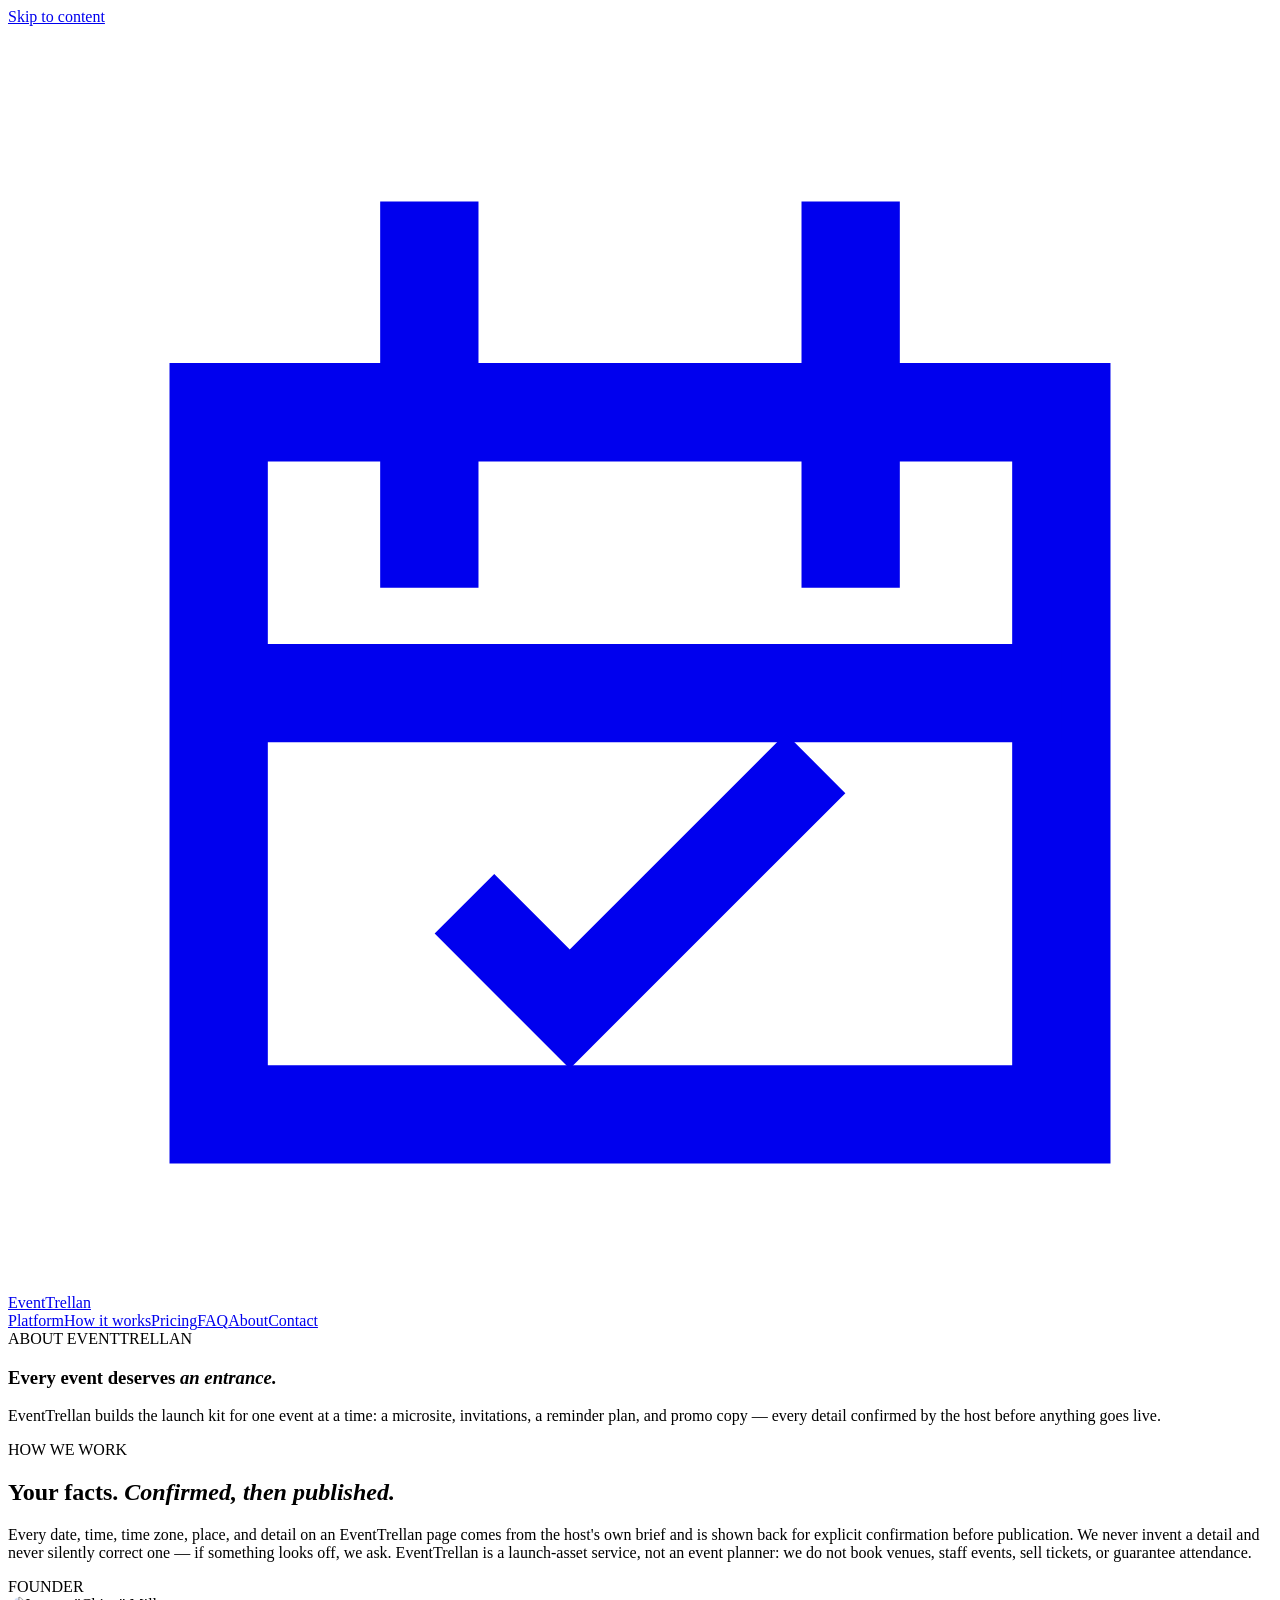
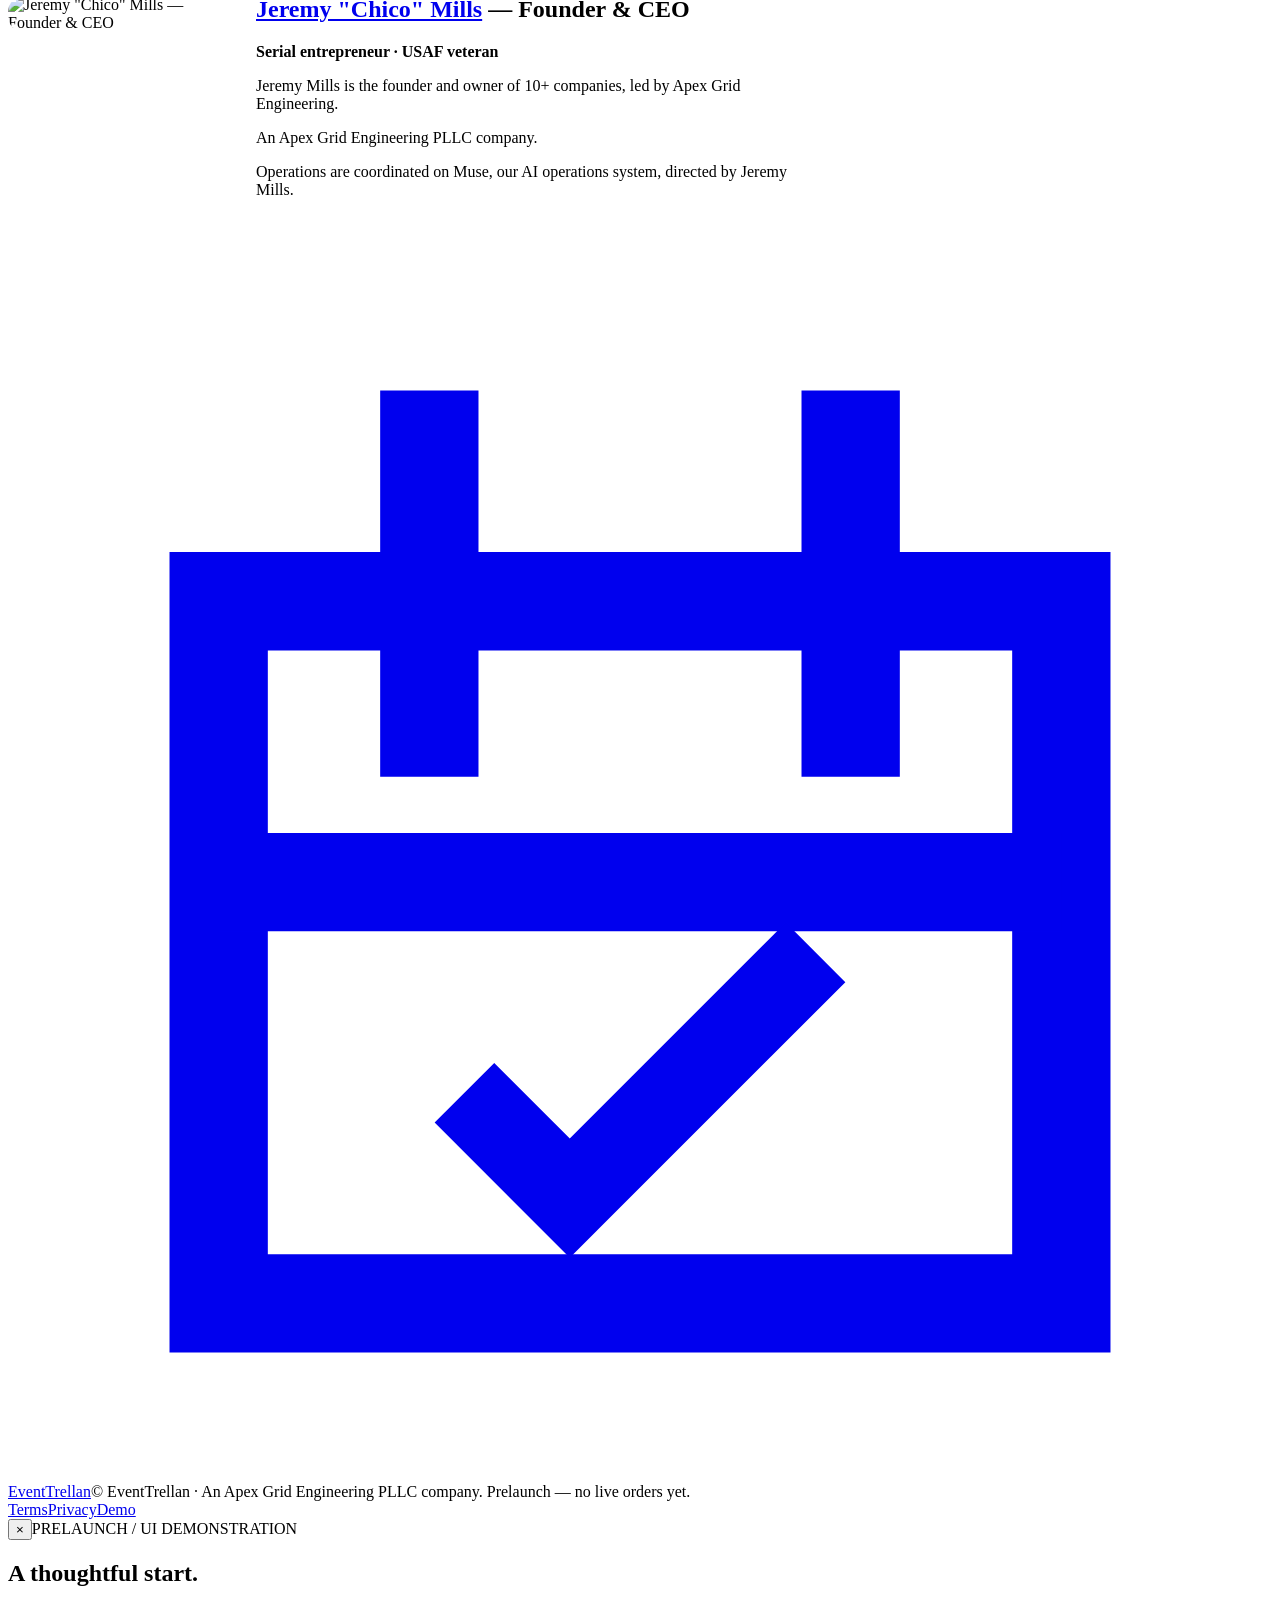
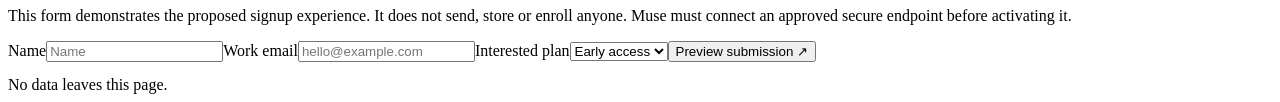
==== about.html @ 01dc64eb "EventTrellan site package — deploy-ready build 2026-11-13" ====
<!doctype html><html lang="en"><head><meta charset="utf-8"><meta name="viewport" content="width=device-width,initial-scale=1"><meta name="robots" content="noindex,nofollow"><meta name="theme-color" content="#1d2734"><meta name="description" content="About EventTrellan: per-event microsites, invitations, reminder plans and promo kits, built only from host-confirmed facts."><title>EventTrellan — About</title><link rel="icon" type="image/svg+xml" href="assets/favicon.svg"><link rel="stylesheet" href="assets/site.css"><script defer src="assets/site.js"></script><script type="application/ld+json">{"@context":"https://schema.org","@type":"Organization","name":"EventTrellan","url":"https://eventtrellan.com/","logo":"https://eventtrellan.com/assets/logo.svg","email":"info@eventtrellan.com","description":"Per-event launch kits: event microsites, invitations, reminder plans, and promo kits, built only from host-confirmed facts.","founder":{"@type":"Person","name":"Jeremy \"Chico\" Mills","jobTitle":"Founder & CEO","url":"https://apexgrideng.com/about"},"parentOrganization":{"@type":"Organization","name":"Apex Grid Engineering PLLC","url":"https://apexgrideng.com/"}}</script></head><body data-site="eventtrellan" class="event"><a class="skip" href="#main">Skip to content</a><div class="wrap"><nav class="nav"><a class="logo" href="index.html" aria-label="EventTrellan home"><span class="logo-symbol"><svg viewBox="0 0 36 36" fill="none" aria-hidden="true"><path d="M6 11h24v20H6z" fill="none" stroke="currentColor" stroke-width="2.8"/><path d="M12 5v11M24 5v11M6 19h24" stroke="currentColor" stroke-width="2.8"/><path d="m13 25 3 3 7-7" stroke="currentColor" stroke-width="2.4" fill="none"/></svg></span>EventTrellan</a><div class="navlinks"><a href="index.html#platform">Platform</a><a href="index.html#how">How it works</a><a href="index.html#pricing">Pricing</a><a href="index.html#faq">FAQ</a><a href="about.html">About</a><a href="contact.html">Contact</a></div><main id="main"><div class="wrap"><section class="hero"><div class="hero-frame"><div class="hero-copy"><div class="eyebrow">ABOUT EVENTTRELLAN</div><h1>Every event deserves <i>an entrance.</i></h1><p>EventTrellan builds the launch kit for one event at a time: a microsite, invitations, a reminder plan, and promo copy — every detail confirmed by the host before anything goes live.</p></div></div></section></div>
<section class="section wrap"><span class="kicker">HOW WE WORK</span><h2 class="section-title">Your facts. <i>Confirmed, then published.</i></h2><p class="section-intro">Every date, time, time zone, place, and detail on an EventTrellan page comes from the host's own brief and is shown back for explicit confirmation before publication. We never invent a detail and never silently correct one — if something looks off, we ask. EventTrellan is a launch-asset service, not an event planner: we do not book venues, staff events, sell tickets, or guarantee attendance.</p></section>

<section class="section wrap" id="founder"><span class="kicker">FOUNDER</span>
<div style="display:flex;gap:28px;flex-wrap:wrap;align-items:flex-start">
<img src="assets/founder.webp" alt="Jeremy &quot;Chico&quot; Mills — Founder &amp; CEO" style="width:220px;max-width:60vw;border-radius:16px">
<div style="max-width:560px">
<h2 class="section-title" style="margin-top:0"><a href="https://apexgrideng.com/about">Jeremy "Chico" Mills</a> — Founder &amp; CEO</h2>
<p><strong>Serial entrepreneur · USAF veteran</strong></p>
<p>Jeremy Mills is the founder and owner of 10+ companies, led by Apex Grid Engineering.</p>
<p>An Apex Grid Engineering PLLC company.</p>
<p>Operations are coordinated on Muse, our AI operations system, directed by Jeremy Mills.</p>
</div></div></section>
</main><div class="wrap"><footer class="footer"><a class="logo" href="index.html"><span class="logo-symbol"><svg viewBox="0 0 36 36" fill="none" aria-hidden="true"><path d="M6 11h24v20H6z" fill="none" stroke="currentColor" stroke-width="2.8"/><path d="M12 5v11M24 5v11M6 19h24" stroke="currentColor" stroke-width="2.8"/><path d="m13 25 3 3 7-7" stroke="currentColor" stroke-width="2.4" fill="none"/></svg></span>EventTrellan</a><span>© EventTrellan · An Apex Grid Engineering PLLC company. Prelaunch — no live orders yet.</span><div class="footerlinks"><a href="terms.html">Terms</a><a href="privacy.html">Privacy</a><a href="demo.html">Demo</a></div></footer></div><div id="interest-modal" class="modal-cover" aria-hidden="true"><div class="modal" role="dialog" aria-modal="true" aria-labelledby="interest-title"><button id="interest-close" class="close" aria-label="Close">×</button><span class="kicker">PRELAUNCH / UI DEMONSTRATION</span><h2 id="interest-title">A thoughtful start.</h2><p>This form demonstrates the proposed signup experience. It does not send, store or enroll anyone. Muse must connect an approved secure endpoint before activating it.</p><form id="interest-form"><label for="interest-name">Name</label><input id="interest-name" type="text" placeholder="Name" maxlength="100" required><label for="interest-email">Work email</label><input id="interest-email" type="email" placeholder="hello@example.com" required><label for="plan-select">Interested plan</label><select id="plan-select"><option>Early access</option><option>Essentials</option><option>Launch</option><option>Signature</option></select><button class="btn primary" type="submit">Preview submission ↗</button><div id="form-result" class="alert" role="status" style="margin-top:14px">No data leaves this page.</div></form></div></div></body></html>
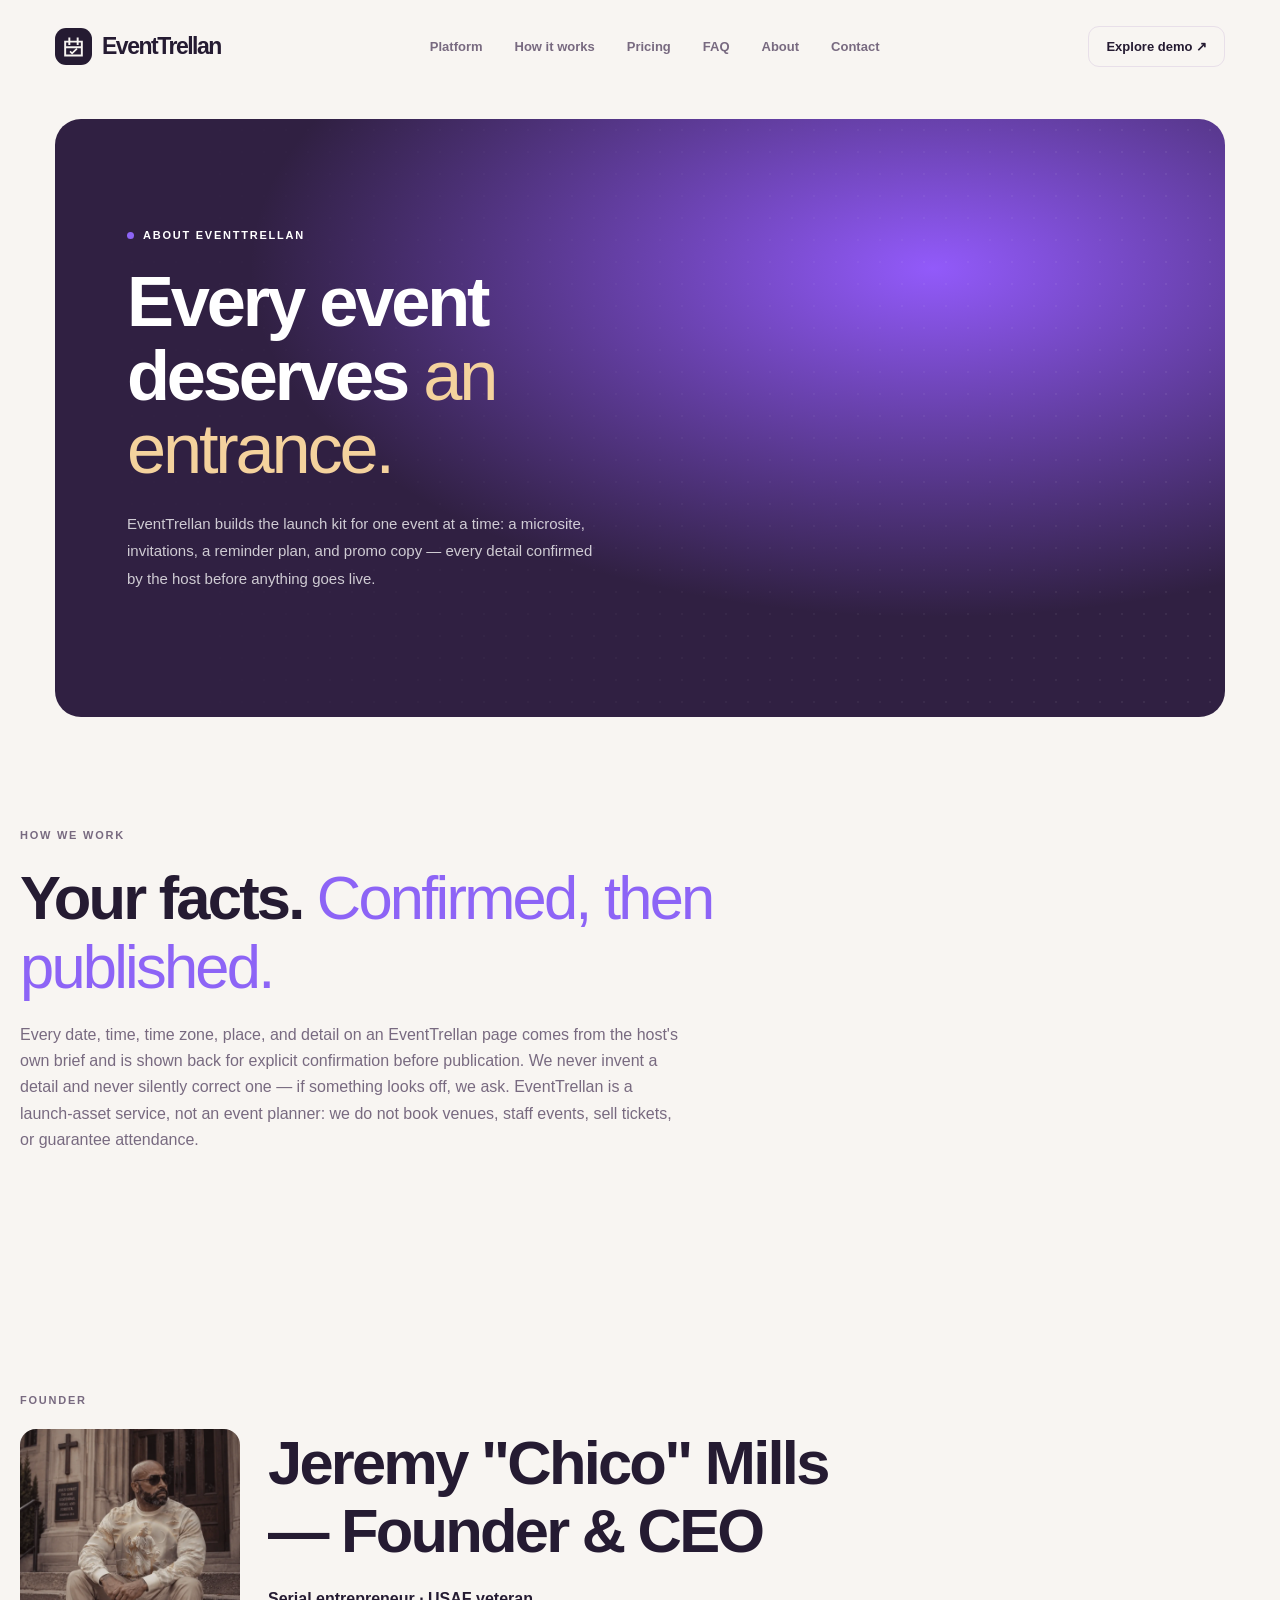
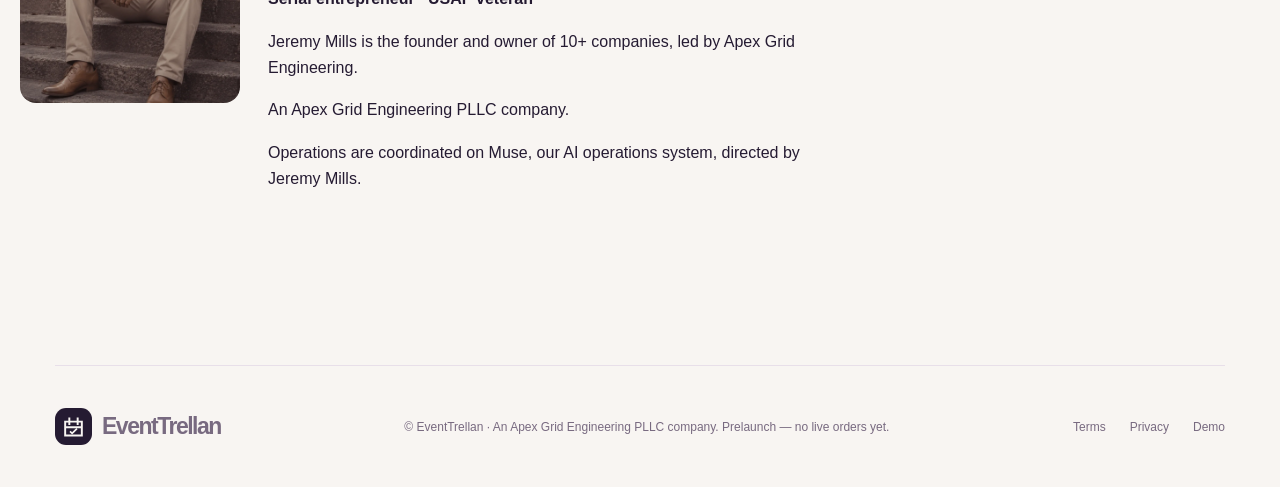
==== commit c43b7542: "Fix header structure: close nav before main on about/contact/terms/privacy" ====
--- a/about.html
+++ b/about.html
@@ -1,4 +1,4 @@
-<!doctype html><html lang="en"><head><meta charset="utf-8"><meta name="viewport" content="width=device-width,initial-scale=1"><meta name="robots" content="noindex,nofollow"><meta name="theme-color" content="#1d2734"><meta name="description" content="About EventTrellan: per-event microsites, invitations, reminder plans and promo kits, built only from host-confirmed facts."><title>EventTrellan — About</title><link rel="icon" type="image/svg+xml" href="assets/favicon.svg"><link rel="stylesheet" href="assets/site.css"><script defer src="assets/site.js"></script><script type="application/ld+json">{"@context":"https://schema.org","@type":"Organization","name":"EventTrellan","url":"https://eventtrellan.com/","logo":"https://eventtrellan.com/assets/logo.svg","email":"info@eventtrellan.com","description":"Per-event launch kits: event microsites, invitations, reminder plans, and promo kits, built only from host-confirmed facts.","founder":{"@type":"Person","name":"Jeremy \"Chico\" Mills","jobTitle":"Founder & CEO","url":"https://apexgrideng.com/about"},"parentOrganization":{"@type":"Organization","name":"Apex Grid Engineering PLLC","url":"https://apexgrideng.com/"}}</script></head><body data-site="eventtrellan" class="event"><a class="skip" href="#main">Skip to content</a><div class="wrap"><nav class="nav"><a class="logo" href="index.html" aria-label="EventTrellan home"><span class="logo-symbol"><svg viewBox="0 0 36 36" fill="none" aria-hidden="true"><path d="M6 11h24v20H6z" fill="none" stroke="currentColor" stroke-width="2.8"/><path d="M12 5v11M24 5v11M6 19h24" stroke="currentColor" stroke-width="2.8"/><path d="m13 25 3 3 7-7" stroke="currentColor" stroke-width="2.4" fill="none"/></svg></span>EventTrellan</a><div class="navlinks"><a href="index.html#platform">Platform</a><a href="index.html#how">How it works</a><a href="index.html#pricing">Pricing</a><a href="index.html#faq">FAQ</a><a href="about.html">About</a><a href="contact.html">Contact</a></div><main id="main"><div class="wrap"><section class="hero"><div class="hero-frame"><div class="hero-copy"><div class="eyebrow">ABOUT EVENTTRELLAN</div><h1>Every event deserves <i>an entrance.</i></h1><p>EventTrellan builds the launch kit for one event at a time: a microsite, invitations, a reminder plan, and promo copy — every detail confirmed by the host before anything goes live.</p></div></div></section></div>
+<!doctype html><html lang="en"><head><meta charset="utf-8"><meta name="viewport" content="width=device-width,initial-scale=1"><meta name="robots" content="noindex,nofollow"><meta name="theme-color" content="#1d2734"><meta name="description" content="About EventTrellan: per-event microsites, invitations, reminder plans and promo kits, built only from host-confirmed facts."><title>EventTrellan — About</title><link rel="icon" type="image/svg+xml" href="assets/favicon.svg"><link rel="stylesheet" href="assets/site.css"><script defer src="assets/site.js"></script><script type="application/ld+json">{"@context":"https://schema.org","@type":"Organization","name":"EventTrellan","url":"https://eventtrellan.com/","logo":"https://eventtrellan.com/assets/logo.svg","email":"info@eventtrellan.com","description":"Per-event launch kits: event microsites, invitations, reminder plans, and promo kits, built only from host-confirmed facts.","founder":{"@type":"Person","name":"Jeremy \"Chico\" Mills","jobTitle":"Founder & CEO","url":"https://apexgrideng.com/about"},"parentOrganization":{"@type":"Organization","name":"Apex Grid Engineering PLLC","url":"https://apexgrideng.com/"}}</script></head><body data-site="eventtrellan" class="event"><a class="skip" href="#main">Skip to content</a><div class="wrap"><nav class="nav"><a class="logo" href="index.html" aria-label="EventTrellan home"><span class="logo-symbol"><svg viewBox="0 0 36 36" fill="none" aria-hidden="true"><path d="M6 11h24v20H6z" fill="none" stroke="currentColor" stroke-width="2.8"/><path d="M12 5v11M24 5v11M6 19h24" stroke="currentColor" stroke-width="2.8"/><path d="m13 25 3 3 7-7" stroke="currentColor" stroke-width="2.4" fill="none"/></svg></span>EventTrellan</a><div class="navlinks"><a href="index.html#platform">Platform</a><a href="index.html#how">How it works</a><a href="index.html#pricing">Pricing</a><a href="index.html#faq">FAQ</a><a href="about.html">About</a><a href="contact.html">Contact</a></div><div class="nav-cta"><a href="demo.html" class="btn ghost btn-sm">Explore demo ↗</a><button class="mobilebtn" id="mobile-toggle" aria-label="Toggle navigation" aria-expanded="false">☰</button></div></nav><div class="mobile-menu" id="mobile-menu"><a href="index.html#platform">Platform</a><a href="index.html#how">How it works</a><a href="index.html#pricing">Pricing</a><a href="demo.html">Open demo</a></div></div><main id="main"><div class="wrap"><section class="hero"><div class="hero-frame"><div class="hero-copy"><div class="eyebrow">ABOUT EVENTTRELLAN</div><h1>Every event deserves <i>an entrance.</i></h1><p>EventTrellan builds the launch kit for one event at a time: a microsite, invitations, a reminder plan, and promo copy — every detail confirmed by the host before anything goes live.</p></div></div></section></div>
 <section class="section wrap"><span class="kicker">HOW WE WORK</span><h2 class="section-title">Your facts. <i>Confirmed, then published.</i></h2><p class="section-intro">Every date, time, time zone, place, and detail on an EventTrellan page comes from the host's own brief and is shown back for explicit confirmation before publication. We never invent a detail and never silently correct one — if something looks off, we ask. EventTrellan is a launch-asset service, not an event planner: we do not book venues, staff events, sell tickets, or guarantee attendance.</p></section>
 
 <section class="section wrap" id="founder"><span class="kicker">FOUNDER</span>
--- a/assets/site.css
+++ b/assets/site.css
@@ -0,0 +1,14 @@
+
+:root{--paper:#f7f7f3;--ink:#1f2426;--sub:#686f71;--line:#dfe1df;--hot:#b9e64b;--deep:#1f3433;--soft:#ecf4d8;--mainfont:'Inter',Arial,sans-serif;--headfont:'Inter Display','Inter',Arial,sans-serif}
+*{box-sizing:border-box}html{scroll-behavior:smooth}body{margin:0;background:var(--paper);color:var(--ink);font-family:var(--mainfont);-webkit-font-smoothing:antialiased}body.creator{--paper:#fbf8f2;--ink:#22221f;--sub:#726e68;--line:#e7ded3;--hot:#ff694d;--deep:#262523;--soft:#ffece4}body.event{--paper:#f8f5f2;--ink:#251b32;--sub:#786a80;--line:#e8dfe9;--hot:#8d64f6;--deep:#392252;--soft:#ede1ff}body.resume{--paper:#f5f9ff;--ink:#102b43;--sub:#63788a;--line:#dde7f0;--hot:#3b82f6;--deep:#102f50;--soft:#def8ef}a{color:inherit;text-decoration:none}button,input,textarea,select{font:inherit}button{cursor:pointer}button:disabled{cursor:not-allowed;opacity:.5}:focus-visible{outline:3px solid var(--hot);outline-offset:3px}h1,h2,h3,p{margin-top:0}h1,h2,h3{font-family:var(--headfont);letter-spacing:-.045em}p{line-height:1.65}.wrap{max-width:1240px;margin:auto;padding:0 35px}.skip{position:absolute;left:-9999px}.skip:focus{left:24px;top:10px;z-index:500;background:white;padding:12px}.nav{height:92px;display:flex;align-items:center;justify-content:space-between;gap:20px}.logo{display:flex;align-items:center;gap:10px;font-weight:800;font-size:23px;letter-spacing:-.065em;font-family:var(--headfont)}.logo-symbol{width:37px;height:37px;border-radius:11px;display:grid;place-items:center;background:var(--ink);color:var(--paper)}.logo-symbol svg{width:25px;height:25px}.navlinks{display:flex;align-items:center;gap:32px;font-size:13px;font-weight:700;color:var(--sub)}.navlinks a:hover{color:var(--ink)}.nav-cta{display:flex;align-items:center;gap:12px}.btn{appearance:none;display:inline-flex;align-items:center;justify-content:center;gap:17px;padding:15px 21px;border:1px solid transparent;font-weight:800;font-size:13px;border-radius:11px;transition:transform .2s,background .2s,color .2s;white-space:nowrap}.btn:hover{transform:translateY(-2px)}.btn.primary{background:var(--ink);color:white}.btn.ghost{border-color:var(--line);background:transparent;color:var(--ink)}.btn.light{background:white;color:var(--ink)}.btn.hot{background:var(--hot);color:white}.btn.fancy{background:var(--hot);color:#171717}.btn-sm{padding:12px 17px}.mobilebtn{display:none;background:none;border:1px solid var(--line);border-radius:12px;padding:9px 12px;font-size:22px}.mobile-menu{display:none}.hero{padding:27px 0 0}.hero-frame{border-radius:26px;overflow:hidden;min-height:598px;position:relative;display:grid;grid-template-columns:1.03fr .97fr;align-items:center;background:var(--deep);color:white}.creator .hero-frame{background:#251e20}.event .hero-frame{background:radial-gradient(ellipse at 75% 25%,#925afa 0,transparent 55%),#302042}.resume .hero-frame{background:linear-gradient(120deg,#123858,#092642)}.hero-frame:before{content:'';position:absolute;inset:0;pointer-events:none;opacity:.24;background-image:radial-gradient(#ffffff44 1px,transparent 1px);background-size:22px 22px;mask-image:linear-gradient(to right,transparent 0,black 100%)}.hero-copy{padding:78px 10px 77px 72px;position:relative;z-index:2}.eyebrow{font-size:11px;font-weight:800;letter-spacing:.16em;display:flex;gap:9px;align-items:center;text-transform:uppercase}.eyebrow:before{content:'';width:7px;height:7px;border-radius:50%;background:var(--hot);flex-shrink:0}.hero h1{font-size:clamp(49px,5.5vw,77px);line-height:1.045;font-weight:700;max-width:665px;margin:24px 0}.hero h1 i,.section-title i{font-weight:400;font-style:normal;color:var(--hot)}.creator .hero h1 i{color:#ff8f79}.event .hero h1 i{color:#f4d29d}.resume .hero h1 i{color:#a7e9d7}.hero-copy>p{font-size:15px;color:#ffffffc4;max-width:480px;line-height:1.85}.hero-acts{display:flex;gap:11px;flex-wrap:wrap;margin-top:29px}.hero-note{margin-top:34px;font-size:11px;color:#ffffff8a;display:flex;gap:9px;align-items:center}.hero-note span{width:18px;height:1px;background:var(--hot)}.hero-scene{min-height:590px;display:grid;place-items:center;position:relative;z-index:1;padding:25px}.creator .hero-scene:before{content:'';width:390px;height:390px;border-radius:50%;background:#ff795f;filter:blur(60px);opacity:.32;position:absolute}.event .hero-scene:before{content:'';position:absolute;width:420px;height:420px;background:#ffcc91;opacity:.2;filter:blur(75px);border-radius:50%}.resume .hero-scene:before{content:'';position:absolute;width:380px;height:380px;background:#4acfc0;opacity:.18;filter:blur(78px);border-radius:50%}.proof{display:flex;justify-content:space-between;gap:18px;align-items:center;padding:29px 3px;border-bottom:1px solid var(--line);flex-wrap:wrap;color:var(--sub);font-size:10px;letter-spacing:.1em;font-weight:800}.proof strong{font-size:12px;letter-spacing:normal;color:var(--ink)}.section{padding:112px 0}.kicker{display:block;color:var(--sub);font-weight:800;letter-spacing:.16em;font-size:11px;margin-bottom:23px}.section-title{font-size:clamp(39px,4.8vw,65px);line-height:1.12;max-width:820px;margin-bottom:20px}.section-title i{color:var(--hot)}.section-intro{color:var(--sub);font-size:16px;max-width:660px}.feature-grid{display:grid;grid-template-columns:1.2fr 1fr 1fr;gap:17px;margin-top:45px}.feat{background:white;border-radius:19px;padding:33px;border:1px solid var(--line);min-height:275px;position:relative;overflow:hidden;display:flex;flex-direction:column;align-items:flex-start}.feat:first-child{background:var(--soft);border-color:transparent}.feat-no{border:1px solid currentColor;border-radius:30px;display:inline-flex;align-items:center;justify-content:center;width:43px;height:43px;font-size:13px;font-weight:800;margin-bottom:auto}.feat h3{font-size:23px;margin:37px 0 12px}.feat p{font-size:13px;color:var(--sub);margin:0;line-height:1.7}.feature-grid .feat:first-child p{color:var(--ink)}.band{background:var(--deep);color:white;overflow:hidden}.bandinner{padding:98px 0}.band .kicker{color:#ffffff8b}.band .section-title{max-width:710px}.band .section-title i{color:#c8f4dc}.creator .band .section-title i{color:#ff9883}.event .band .section-title i{color:#f3ce8e}.steps{display:grid;grid-template-columns:repeat(3,1fr);gap:22px;margin-top:65px}.step{padding:0 24px 0 0;border-top:1px solid #ffffff40}.step .number{font-size:58px;letter-spacing:-.09em;color:#ffffff50;display:block;margin:18px 0 22px;font-family:var(--headfont)}.step h3{font-size:25px;margin-bottom:12px}.step p{font-size:13px;color:#ffffffaa}.demo-call{display:grid;grid-template-columns:1.03fr 1fr;align-items:center;gap:65px;padding:103px 0}.demo-snapshot{min-height:360px;background:white;border:1px solid var(--line);border-radius:22px;padding:27px;box-shadow:0 30px 60px #00000008;display:flex;flex-direction:column;gap:14px}.snapbar{display:flex;justify-content:space-between;border-bottom:1px solid var(--line);padding-bottom:18px;gap:12px}.snapbar b{font-size:14px}.tag{border:1px solid var(--line);border-radius:20px;padding:6px 9px;font-size:10px;font-weight:800;color:var(--sub)}.snaprow{display:flex;gap:15px;align-items:center;background:var(--paper);padding:15px 13px;border-radius:13px}.snapicon{width:35px;height:35px;background:var(--soft);color:var(--ink);display:grid;place-items:center;border-radius:10px;font-size:17px}.snaprow strong{font-size:13px;display:block}.snaprow small{font-size:11px;color:var(--sub)}.demo-call .section-title{font-size:clamp(38px,4vw,54px)}.price-section{background:#ffffff86;padding:105px 0}.price-grid{display:grid;grid-template-columns:repeat(3,1fr);gap:18px;margin-top:49px}.price-card{border:1px solid var(--line);border-radius:20px;background:white;padding:29px;min-height:409px;display:flex;flex-direction:column;align-items:flex-start}.price-card.popular{background:var(--deep);color:white;border-color:transparent}.price-card .row{display:flex;justify-content:space-between;align-items:center;width:100%;gap:12px}.price-card h3{font-size:20px;letter-spacing:-.04em;margin:0}.price-card p{font-size:13px;color:var(--sub);margin:12px 0 20px}.popular p{color:#ffffffae}.pricetag{font-size:49px;letter-spacing:-.08em;font-weight:800;font-family:var(--headfont)}.pricetag small{font-size:13px;letter-spacing:normal;color:var(--sub)}.popular .pricetag small{color:#ffffffa0}.price-card ul{padding:19px 0;margin:10px 0 25px;border-top:1px solid var(--line);list-style:none;width:100%;flex:1}.popular ul{border-color:#ffffff33}.price-card li{font-size:12px;padding:8px 0;display:flex;gap:9px;align-items:flex-start;line-height:1.45}.price-card li:before{content:'✓';font-weight:800;color:var(--hot)}.price-card .btn{width:100%}.popular .btn{background:white;color:var(--ink)}.disclosure{color:var(--sub);font-size:12px;margin-top:18px}.faq-wrap{display:grid;grid-template-columns:.85fr 1.15fr;gap:75px;padding:105px 0}.faq-wrap .section-title{font-size:48px}.faq details{border-bottom:1px solid var(--line);padding:20px 2px}.faq summary{font-size:15px;font-weight:800;cursor:pointer;display:flex;justify-content:space-between;gap:20px;list-style:none}.faq summary:after{content:'+';font-size:22px;color:var(--hot);line-height:.8}.faq details[open] summary:after{content:'−'}.faq details p{padding:15px 30px 0 0;font-size:13px;color:var(--sub);margin:0}.last-cta{background:var(--soft);border-radius:22px;min-height:285px;padding:55px 65px;display:flex;justify-content:space-between;align-items:center;gap:35px}.last-cta h2{font-size:40px;max-width:600px;line-height:1.14;margin:8px 0}.last-cta p{font-size:13px;color:var(--sub);margin:0}.footer{display:flex;justify-content:space-between;align-items:center;gap:20px;padding:42px 0;margin-top:45px;border-top:1px solid var(--line);font-size:12px;color:var(--sub)}.footerlinks{display:flex;gap:24px}.modal-cover{display:none;position:fixed;inset:0;background:#101820ae;z-index:99;align-items:center;justify-content:center;padding:20px}.modal-cover.open{display:flex}.modal{width:min(100%,470px);background:white;border-radius:23px;padding:31px;box-shadow:0 35px 110px #0004;max-height:90vh;overflow:auto}.close{border:0;background:transparent;float:right;font-size:26px}.modal h2{font-size:32px;margin-bottom:11px}.modal p{font-size:13px;color:var(--sub)}.modal label{display:block;font-size:12px;font-weight:800;margin:16px 0 6px}.modal input,.modal select{width:100%;border:1px solid var(--line);padding:13px;border-radius:10px;background:white}.modal form button{width:100%;margin-top:21px}.alert{border-radius:12px;padding:12px 14px;background:var(--soft);font-size:12px;line-height:1.55;color:var(--ink)}
+/* HERO VISUAL: Creator */
+.clip-device{width:305px;height:420px;background:#0e0c11;border:8px solid #faf0e7;border-radius:32px;box-shadow:26px 26px 0 #ffffff13,0 25px 65px #0008;transform:rotate(8deg);position:relative;padding:18px;overflow:hidden}.clip-visual{height:290px;border-radius:20px;background:linear-gradient(150deg,#8c3b46,#e88457 52%,#2d3042);position:relative;overflow:hidden}.clip-visual:before{content:'';width:160px;height:160px;position:absolute;left:55px;top:65px;background:#251c27;border-radius:50% 50% 37% 37%;box-shadow:0 0 0 13px #ffffff14}.clip-visual:after{content:'';position:absolute;width:210px;height:140px;left:28px;top:175px;background:#443a46;border-radius:49% 49% 0 0}.clip-sub{position:absolute;z-index:1;bottom:28px;left:15px;right:15px;color:#fff;text-align:center;font-size:21px;font-weight:800;line-height:1.17;text-shadow:0 2px 8px #000}.clip-sub em{color:#ffdc84;font-style:normal}.clip-head{font-size:11px;display:flex;justify-content:space-between;color:white;opacity:.8;margin-bottom:10px}.waveform{display:flex;align-items:center;justify-content:center;height:45px;gap:3px}.waveform i{display:block;width:4px;border-radius:8px;background:#ff8b7b;height:var(--h)}.floating{position:absolute;z-index:2;background:white;color:#222;border-radius:16px;box-shadow:0 15px 35px #0004;padding:13px 16px;font-size:12px;font-weight:800}.creator .float-a{top:110px;left:0;transform:rotate(-7deg)}.creator .float-b{right:0;bottom:104px;transform:rotate(-5deg)}
+/* HERO VISUAL: Event */
+.event-ticket{width:365px;max-width:95%;height:430px;background:#fff8ef;border-radius:23px;padding:20px;color:#31213b;position:relative;box-shadow:28px 23px 0 #ffffff24,0 25px 80px #0004;transform:rotate(-5deg);display:flex;flex-direction:column}.event-poster{flex:1;border-radius:13px;background:radial-gradient(circle at 70% 20%,#ffc68f,transparent 44%),linear-gradient(130deg,#7c50ca,#cf76a6 55%,#f5b875);display:flex;flex-direction:column;align-items:center;justify-content:center;padding:23px;color:white;text-align:center;position:relative;overflow:hidden}.event-poster:before{content:'';position:absolute;width:245px;height:245px;border:2px solid #ffffff70;border-radius:50%;top:42px}.event-poster .poster-top{font-size:11px;letter-spacing:.2em;z-index:1}.event-poster strong{font-size:63px;line-height:.97;letter-spacing:-.09em;z-index:1;font-family:var(--headfont);margin:20px 0}.event-poster .poster-bottom{font-size:11px;z-index:1;letter-spacing:.14em}.ticket-foot{display:flex;align-items:center;justify-content:space-between;gap:10px;padding:18px 3px 0;font-weight:800;font-size:13px}.ticket-foot span{font-size:10px;color:#7e7080}.event .float-a{left:0;bottom:108px;transform:rotate(7deg)}.event .float-b{top:84px;right:-5px;transform:rotate(9deg)}
+/* HERO VISUAL: Resume */
+.resume-page{background:white;width:355px;max-width:100%;height:452px;border-radius:13px;box-shadow:25px 27px 0 #ffffff20,0 25px 75px #0005;transform:rotate(5deg);padding:31px;color:#17334e}.res-head{display:flex;justify-content:space-between;align-items:flex-start;padding-bottom:17px;border-bottom:2px solid #e3edf5}.res-head strong{font-size:24px;letter-spacing:-.06em}.res-head span{font-size:9px;color:#8294a5}.res-eyebrow{font-size:9px;color:#4c9bb5;font-weight:800;letter-spacing:.14em;margin:22px 0 10px}.res-line{height:7px;background:#e3edf5;margin:8px 0;border-radius:8px}.res-line.short{width:56%}.res-line.mid{width:80%}.res-tag{display:inline-block;background:#e9f7f3;color:#167b68;font-size:9px;padding:6px 8px;border-radius:6px;margin:4px 2px 2px 0}.resume .float-a{top:135px;left:-7px;transform:rotate(-7deg)}.resume .float-b{right:0;bottom:107px;transform:rotate(5deg)}
+/* Demo shell */
+.demo-page{background:var(--paper);min-height:100vh}.demo-head{padding:55px 0 35px}.demo-head .mini{font-size:11px;letter-spacing:.15em;color:var(--sub);font-weight:800}.demo-head h1{font-size:clamp(40px,5.5vw,64px);margin:12px 0}.demo-head p{max-width:700px;color:var(--sub);font-size:14px}.demo-layout{display:grid;grid-template-columns:255px 1fr;gap:22px;padding-bottom:80px}.sidebar,.workspace{border:1px solid var(--line);border-radius:18px;background:white;padding:23px}.sidebar h3{font-size:15px;margin:0 0 18px}.sidebar label{display:block;font-size:12px;font-weight:800;color:var(--sub);margin:17px 0 8px}.control{width:100%;background:var(--paper);border:1px solid var(--line);border-radius:10px;padding:12px;font-size:13px;color:var(--ink)}.sidebar .btn{width:100%;margin-top:14px}.smallprint{font-size:11px;color:var(--sub);line-height:1.55;margin-top:20px}.workspace{min-height:540px}.workspace-top{display:flex;justify-content:space-between;align-items:center;gap:12px;border-bottom:1px solid var(--line);padding-bottom:20px;margin-bottom:19px}.workspace-top h2{font-size:22px;margin:0}.workspace-tools{display:flex;gap:8px;flex-wrap:wrap}.workspace-tools .btn{font-size:11px;padding:10px 12px}.record-grid{display:grid;grid-template-columns:repeat(2,minmax(0,1fr));gap:12px}.record{border:1px solid var(--line);border-radius:13px;padding:19px;background:var(--paper)}.record-top{display:flex;justify-content:space-between;gap:11px}.record .id{color:var(--sub);letter-spacing:.1em;font-size:10px;font-weight:800}.record h3{font-size:19px;margin:14px 0 8px}.record p{font-size:12px;color:var(--sub)}.record .meta{display:flex;justify-content:space-between;gap:10px;align-items:center;color:var(--sub);font-size:11px;margin-bottom:16px}.record .actions{display:flex;gap:8px}.record .actions button{border:1px solid var(--line);border-radius:9px;background:white;padding:10px 12px;font-size:11px;font-weight:800;flex:1}.record .actions button.saved{background:var(--soft);border-color:var(--hot)}.pill{border-radius:20px;background:var(--soft);font-size:10px;font-weight:800;padding:6px 8px;color:var(--ink);white-space:nowrap}.detail-box{position:fixed;inset:0;background:#0b1923a9;display:none;z-index:90;align-items:center;justify-content:center;padding:18px}.detail-box.open{display:flex}.detail-panel{background:white;width:min(100%,530px);padding:31px;border-radius:19px;max-height:85vh;overflow:auto}.detail-panel h2{font-size:29px}.detail-panel p{font-size:13px;color:var(--sub)}.note-box{border:1px solid var(--line);background:var(--paper);padding:16px;border-radius:13px;white-space:pre-wrap;font-size:13px;line-height:1.8}.theme-choices{display:flex;gap:7px;flex-wrap:wrap}.swatch{border:1px solid var(--line);border-radius:10px;padding:10px 12px;font-size:12px;background:white}.swatch.active{border-color:var(--hot);background:var(--soft)}.event-preview{display:grid;grid-template-columns:1fr 1fr;gap:18px}.preview-stage{min-height:360px;border-radius:18px;background:linear-gradient(140deg,#9c65e4,#f7ba82);display:flex;align-items:center;justify-content:center;padding:35px;color:white;text-align:center;transition:background .2s}.preview-stage.teal{background:linear-gradient(120deg,#1d978d,#a6d9c0)}.preview-stage.midnight{background:linear-gradient(120deg,#25334f,#60769e)}.preview-stage h2{font-size:clamp(28px,3.8vw,54px);margin:12px 0;overflow-wrap:anywhere}.preview-stage span{font-size:12px;letter-spacing:.14em;font-weight:800}.preview-stage p{font-size:12px;margin-bottom:0}.campaign{background:var(--paper);border:1px solid var(--line);border-radius:17px;padding:20px}.campaign h3{font-size:23px}.campaign p{font-size:13px;color:var(--sub)}.campaign .note-box{font-size:13px}.resume-output{display:grid;grid-template-columns:1.2fr .8fr;gap:20px}.resume-draft{background:#fff;border:1px solid var(--line);border-radius:10px;padding:30px;box-shadow:0 8px 23px #00000005}.resume-draft h2{font-size:25px;margin-bottom:4px}.resume-draft h3{font-size:12px;letter-spacing:.1em;margin:20px 0 9px;border-bottom:1px solid var(--line);padding-bottom:7px}.resume-draft p,.resume-draft li{font-size:12px;line-height:1.7}.resume-draft li{margin-bottom:6px}.resume-draft ul{padding-left:18px}.match-panel{border:1px solid var(--line);border-radius:14px;background:var(--paper);padding:18px;align-self:start}.match-panel h3{font-size:20px}.match-panel p{font-size:12px;color:var(--sub)}.match-item{font-size:12px;border-bottom:1px solid var(--line);padding:11px 0;display:flex;gap:9px;align-items:flex-start}.match-item b{color:#198a74}.result-hint{font-size:12px;color:var(--sub);padding:20px}.site-notice{margin-top:24px;border-radius:12px;border:1px solid var(--line);padding:12px 15px;font-size:11px;color:var(--sub);line-height:1.55}
+@media(max-width:950px){.hero-frame{grid-template-columns:1fr;min-height:0}.hero-copy{padding:65px 48px 0}.hero-scene{min-height:480px;padding:40px}.hero h1{max-width:780px}.feature-grid{grid-template-columns:1fr 1fr}.feature-grid article:last-child{grid-column:span 2}.demo-call{gap:35px}.faq-wrap{gap:45px}.demo-layout{grid-template-columns:200px 1fr}.event-preview,.resume-output{grid-template-columns:1fr}}
+@media(max-width:700px){.wrap{padding:0 20px}.nav{height:74px}.logo{font-size:21px}.navlinks,.nav-cta>a{display:none}.mobilebtn{display:block}.mobile-menu.open{display:flex}.mobile-menu{background:white;position:absolute;z-index:5;left:20px;right:20px;padding:21px;border:1px solid var(--line);border-radius:15px;flex-direction:column;gap:18px;box-shadow:0 20px 25px #0002}.mobile-menu a{font-size:14px;font-weight:800}.hero{padding-top:10px}.hero-frame{border-radius:20px}.hero-copy{padding:47px 28px 0}.hero h1{font-size:clamp(43px,11.4vw,57px);letter-spacing:-.07em}.hero-copy>p{font-size:13px}.hero-scene{min-height:420px;padding:20px;overflow:hidden}.clip-device{transform:rotate(5deg) scale(.78);margin-top:-30px}.event-ticket{transform:rotate(-4deg) scale(.84);margin-top:-30px}.resume-page{transform:rotate(4deg) scale(.84);margin-top:-30px}.floating{font-size:10px}.creator .float-a,.event .float-a,.resume .float-a{left:9px;top:60px;bottom:auto}.creator .float-b,.event .float-b,.resume .float-b{right:5px;bottom:55px;top:auto}.proof{gap:14px;font-size:9px}.proof strong{width:100%}.section{padding:70px 0}.section-title{font-size:40px}.feature-grid,.steps,.price-grid,.demo-call,.faq-wrap{grid-template-columns:1fr}.feature-grid article:last-child{grid-column:auto}.feat{min-height:215px}.steps{gap:35px;margin-top:40px}.bandinner{padding:70px 0}.demo-call{padding:65px 0}.price-section{padding:70px 0}.faq-wrap{padding:70px 0}.last-cta{display:block;padding:32px 26px}.last-cta h2{font-size:32px}.last-cta .btn{margin-top:25px}.footer{flex-direction:column;align-items:flex-start}.demo-layout{grid-template-columns:1fr}.demo-head{padding-top:30px}.sidebar{padding:18px}.workspace{padding:16px}.record-grid{grid-template-columns:1fr}.workspace-top{align-items:flex-start;flex-direction:column}.event-preview{grid-template-columns:1fr}.resume-output{grid-template-columns:1fr}.price-card{min-height:380px}.section-intro{font-size:14px}.demo-snapshot{min-height:auto}}
+@media(prefers-reduced-motion:reduce){html{scroll-behavior:auto}*,*:before,*:after{animation:none!important;transition:none!important}}
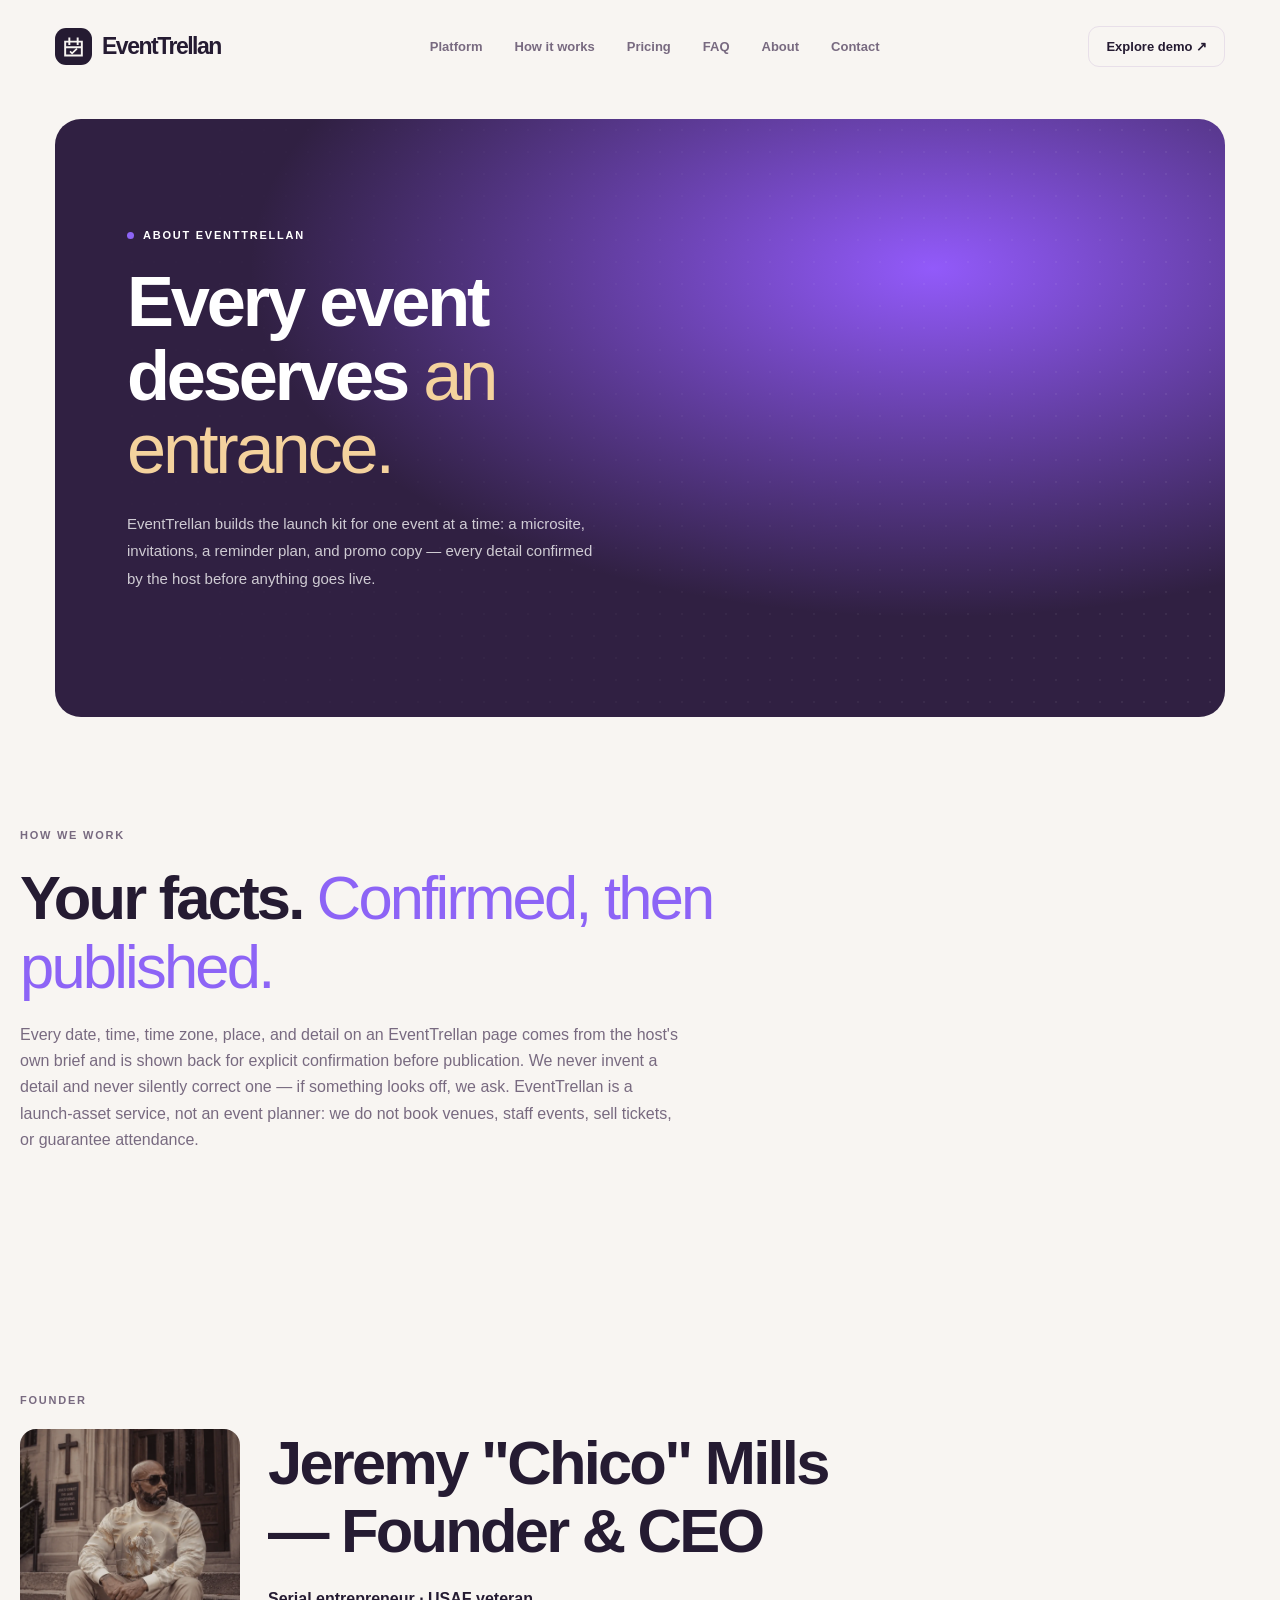
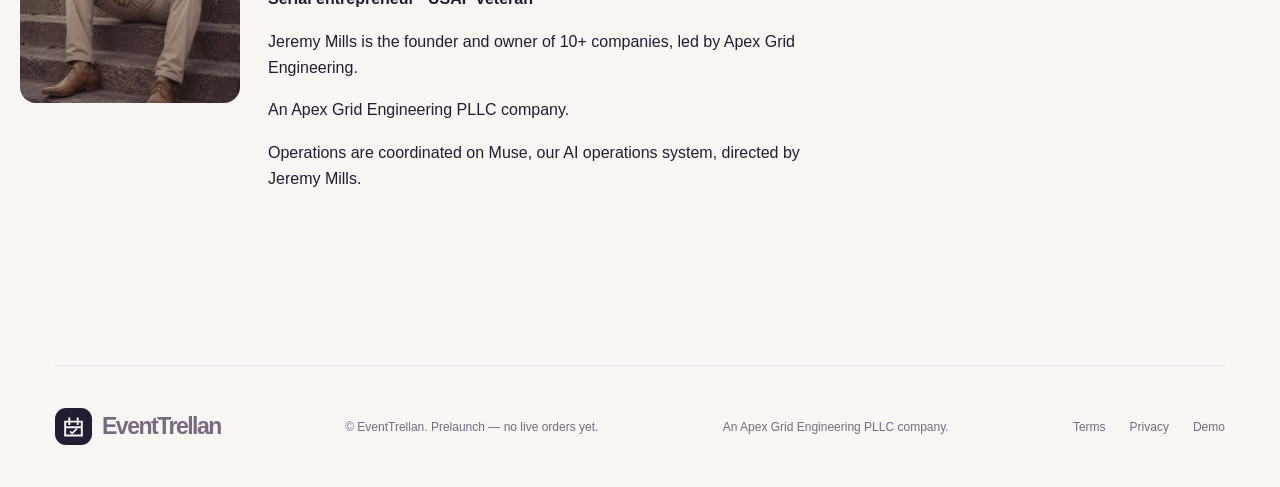
==== commit c36dd325: "Footer: standalone parent line, fleet form" ====
--- a/about.html
+++ b/about.html
@@ -11,4 +11,4 @@
 <p>An Apex Grid Engineering PLLC company.</p>
 <p>Operations are coordinated on Muse, our AI operations system, directed by Jeremy Mills.</p>
 </div></div></section>
-</main><div class="wrap"><footer class="footer"><a class="logo" href="index.html"><span class="logo-symbol"><svg viewBox="0 0 36 36" fill="none" aria-hidden="true"><path d="M6 11h24v20H6z" fill="none" stroke="currentColor" stroke-width="2.8"/><path d="M12 5v11M24 5v11M6 19h24" stroke="currentColor" stroke-width="2.8"/><path d="m13 25 3 3 7-7" stroke="currentColor" stroke-width="2.4" fill="none"/></svg></span>EventTrellan</a><span>© EventTrellan · An Apex Grid Engineering PLLC company. Prelaunch — no live orders yet.</span><div class="footerlinks"><a href="terms.html">Terms</a><a href="privacy.html">Privacy</a><a href="demo.html">Demo</a></div></footer></div><div id="interest-modal" class="modal-cover" aria-hidden="true"><div class="modal" role="dialog" aria-modal="true" aria-labelledby="interest-title"><button id="interest-close" class="close" aria-label="Close">×</button><span class="kicker">PRELAUNCH / UI DEMONSTRATION</span><h2 id="interest-title">A thoughtful start.</h2><p>This form demonstrates the proposed signup experience. It does not send, store or enroll anyone. Muse must connect an approved secure endpoint before activating it.</p><form id="interest-form"><label for="interest-name">Name</label><input id="interest-name" type="text" placeholder="Name" maxlength="100" required><label for="interest-email">Work email</label><input id="interest-email" type="email" placeholder="hello@example.com" required><label for="plan-select">Interested plan</label><select id="plan-select"><option>Early access</option><option>Essentials</option><option>Launch</option><option>Signature</option></select><button class="btn primary" type="submit">Preview submission ↗</button><div id="form-result" class="alert" role="status" style="margin-top:14px">No data leaves this page.</div></form></div></div></body></html>+</main><div class="wrap"><footer class="footer"><a class="logo" href="index.html"><span class="logo-symbol"><svg viewBox="0 0 36 36" fill="none" aria-hidden="true"><path d="M6 11h24v20H6z" fill="none" stroke="currentColor" stroke-width="2.8"/><path d="M12 5v11M24 5v11M6 19h24" stroke="currentColor" stroke-width="2.8"/><path d="m13 25 3 3 7-7" stroke="currentColor" stroke-width="2.4" fill="none"/></svg></span>EventTrellan</a><span>© EventTrellan. Prelaunch — no live orders yet.</span><span>An Apex Grid Engineering PLLC company.</span><div class="footerlinks"><a href="terms.html">Terms</a><a href="privacy.html">Privacy</a><a href="demo.html">Demo</a></div></footer></div><div id="interest-modal" class="modal-cover" aria-hidden="true"><div class="modal" role="dialog" aria-modal="true" aria-labelledby="interest-title"><button id="interest-close" class="close" aria-label="Close">×</button><span class="kicker">PRELAUNCH / UI DEMONSTRATION</span><h2 id="interest-title">A thoughtful start.</h2><p>This form demonstrates the proposed signup experience. It does not send, store or enroll anyone. Muse must connect an approved secure endpoint before activating it.</p><form id="interest-form"><label for="interest-name">Name</label><input id="interest-name" type="text" placeholder="Name" maxlength="100" required><label for="interest-email">Work email</label><input id="interest-email" type="email" placeholder="hello@example.com" required><label for="plan-select">Interested plan</label><select id="plan-select"><option>Early access</option><option>Essentials</option><option>Launch</option><option>Signature</option></select><button class="btn primary" type="submit">Preview submission ↗</button><div id="form-result" class="alert" role="status" style="margin-top:14px">No data leaves this page.</div></form></div></div></body></html>
--- a/assets/site.css
+++ b/assets/site.css
@@ -12,3 +12,10 @@
 @media(max-width:950px){.hero-frame{grid-template-columns:1fr;min-height:0}.hero-copy{padding:65px 48px 0}.hero-scene{min-height:480px;padding:40px}.hero h1{max-width:780px}.feature-grid{grid-template-columns:1fr 1fr}.feature-grid article:last-child{grid-column:span 2}.demo-call{gap:35px}.faq-wrap{gap:45px}.demo-layout{grid-template-columns:200px 1fr}.event-preview,.resume-output{grid-template-columns:1fr}}
 @media(max-width:700px){.wrap{padding:0 20px}.nav{height:74px}.logo{font-size:21px}.navlinks,.nav-cta>a{display:none}.mobilebtn{display:block}.mobile-menu.open{display:flex}.mobile-menu{background:white;position:absolute;z-index:5;left:20px;right:20px;padding:21px;border:1px solid var(--line);border-radius:15px;flex-direction:column;gap:18px;box-shadow:0 20px 25px #0002}.mobile-menu a{font-size:14px;font-weight:800}.hero{padding-top:10px}.hero-frame{border-radius:20px}.hero-copy{padding:47px 28px 0}.hero h1{font-size:clamp(43px,11.4vw,57px);letter-spacing:-.07em}.hero-copy>p{font-size:13px}.hero-scene{min-height:420px;padding:20px;overflow:hidden}.clip-device{transform:rotate(5deg) scale(.78);margin-top:-30px}.event-ticket{transform:rotate(-4deg) scale(.84);margin-top:-30px}.resume-page{transform:rotate(4deg) scale(.84);margin-top:-30px}.floating{font-size:10px}.creator .float-a,.event .float-a,.resume .float-a{left:9px;top:60px;bottom:auto}.creator .float-b,.event .float-b,.resume .float-b{right:5px;bottom:55px;top:auto}.proof{gap:14px;font-size:9px}.proof strong{width:100%}.section{padding:70px 0}.section-title{font-size:40px}.feature-grid,.steps,.price-grid,.demo-call,.faq-wrap{grid-template-columns:1fr}.feature-grid article:last-child{grid-column:auto}.feat{min-height:215px}.steps{gap:35px;margin-top:40px}.bandinner{padding:70px 0}.demo-call{padding:65px 0}.price-section{padding:70px 0}.faq-wrap{padding:70px 0}.last-cta{display:block;padding:32px 26px}.last-cta h2{font-size:32px}.last-cta .btn{margin-top:25px}.footer{flex-direction:column;align-items:flex-start}.demo-layout{grid-template-columns:1fr}.demo-head{padding-top:30px}.sidebar{padding:18px}.workspace{padding:16px}.record-grid{grid-template-columns:1fr}.workspace-top{align-items:flex-start;flex-direction:column}.event-preview{grid-template-columns:1fr}.resume-output{grid-template-columns:1fr}.price-card{min-height:380px}.section-intro{font-size:14px}.demo-snapshot{min-height:auto}}
 @media(prefers-reduced-motion:reduce){html{scroll-behavior:auto}*,*:before,*:after{animation:none!important;transition:none!important}}
+
+.sample-lab{display:block;font-size:11px;font-weight:700;letter-spacing:.06em;margin:2px 0 0;color:var(--sub)}
+.sample-pv{border:1px solid var(--line);border-radius:12px;padding:14px;background:var(--paper)}
+.sample-pv-k{display:block;font-size:10px;letter-spacing:.14em;font-weight:800;color:var(--sub)}
+.sample-pv strong{display:block;font-size:19px;margin:5px 0 2px}
+.sample-pv span{font-size:12.5px;color:var(--sub)}
+.sample-pv p{font-size:12.5px;margin:8px 0 0}
